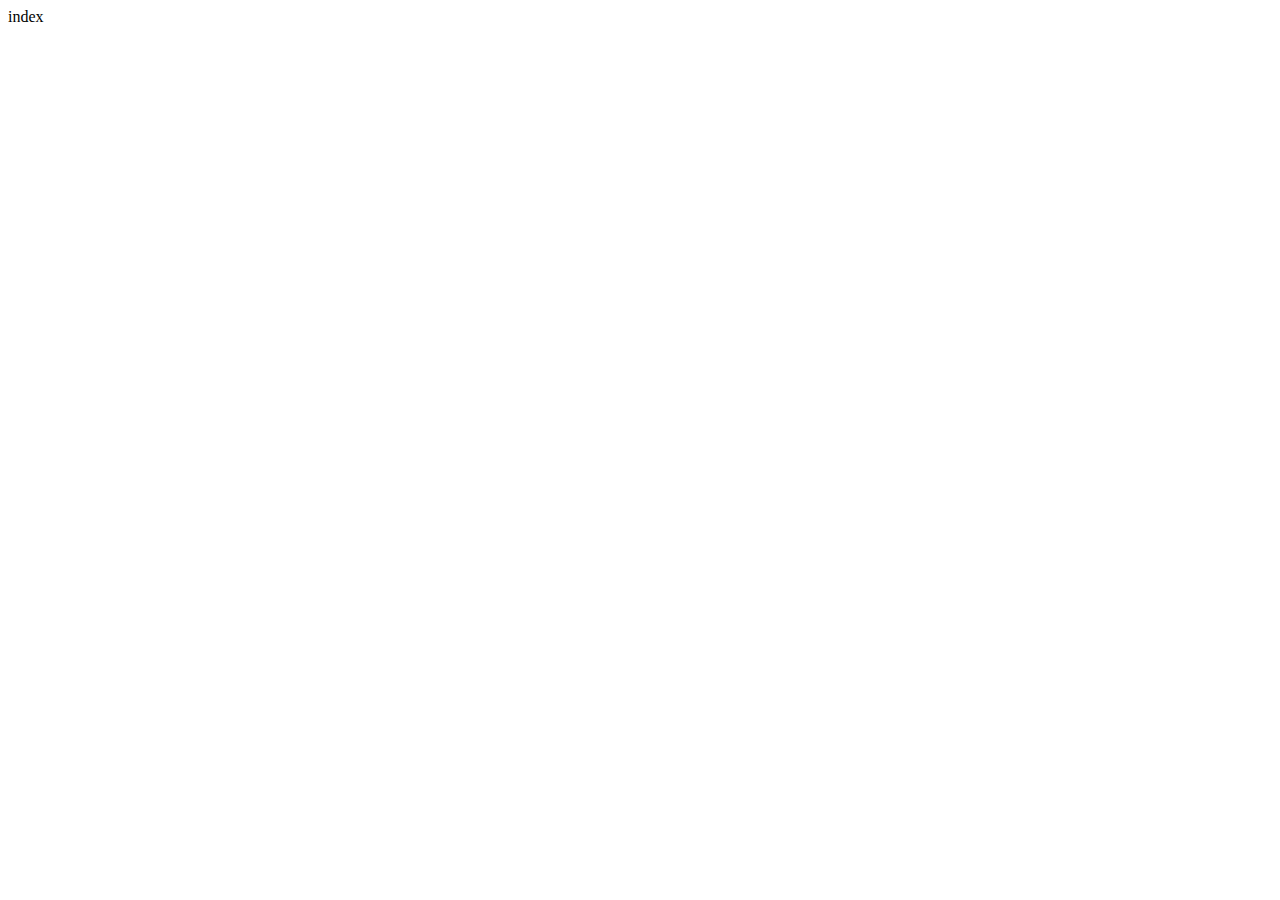
==== index.html @ 239d3746 "init config" ====
<!DOCTYPE html>
<html lang="zh-Hant-TW">
<head>
    <meta charset="UTF-8">
    <meta http-equiv="X-UA-Compatible" content="IE=edge">
    <meta name="viewport" content="width=device-width, initial-scale=1.0">
    <meta property="og:url" content="網址">
    <meta property="og:type" content="website">
    <meta property="og:title" content="We Studio">
    <meta property="og:description" content="用好的設計，為您帶來超凡行銷力。只要做一個網站，可支援多種瀏覽裝置，網頁會根據上網裝置大小不同，自動變換排版方式。">
    <meta property="og:image" content="特色圖片">
    <meta property="og:locale" content="zh_TW">
    <meta name="keywords" content="響應式網頁設計, 企業形象網站設計, 電子商務購物網站, SEO 搜尋引擎優化, 視覺與平面設計, 網路行銷服務">
    <title>We Studio</title>
</head>
<body>
    index
</body>
</html>
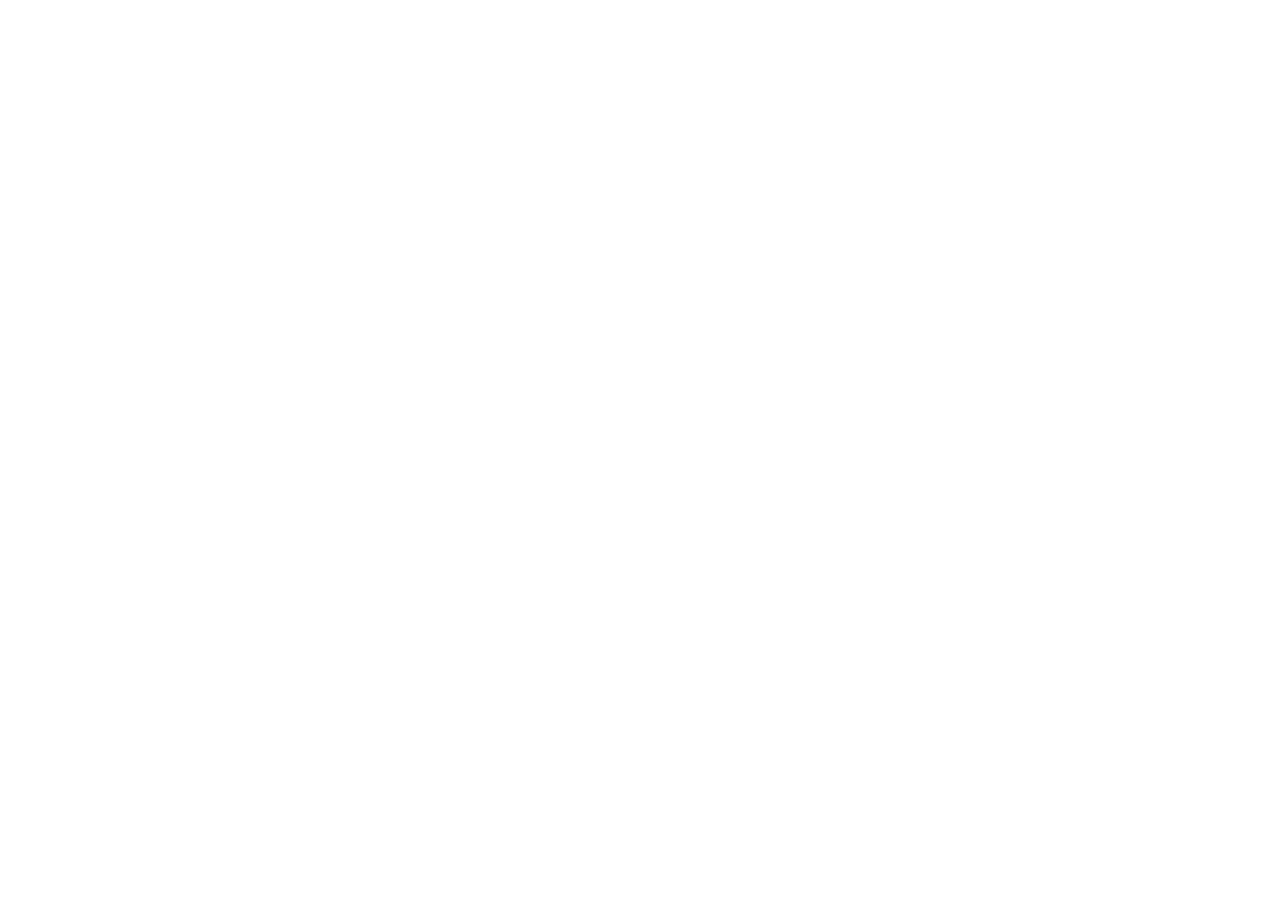
==== commit 25ff2105: "2023/04/11 - add front page config" ====
--- a/index.html
+++ b/index.html
@@ -4,16 +4,34 @@
     <meta charset="UTF-8">
     <meta http-equiv="X-UA-Compatible" content="IE=edge">
     <meta name="viewport" content="width=device-width, initial-scale=1.0">
-    <meta property="og:url" content="網址">
+    <meta name="keywords" content="響應式網頁設計, 企業形象網站設計, 電子商務購物網站, SEO 搜尋引擎優化, 視覺與平面設計, 網路行銷服務">
+    <meta name="description" content="用好的設計，為您帶來超凡行銷力。只要做一個網站，可支援多種瀏覽裝置，網頁會根據上網裝置大小不同，自動變換排版方式。">
+    <meta property="og:url" content="https://sky030b.github.io/We/">
     <meta property="og:type" content="website">
     <meta property="og:title" content="We Studio">
     <meta property="og:description" content="用好的設計，為您帶來超凡行銷力。只要做一個網站，可支援多種瀏覽裝置，網頁會根據上網裝置大小不同，自動變換排版方式。">
-    <meta property="og:image" content="特色圖片">
+    <meta property="og:image" content="https://sky030b.github.io/We/images/og-index.png">
     <meta property="og:locale" content="zh_TW">
-    <meta name="keywords" content="響應式網頁設計, 企業形象網站設計, 電子商務購物網站, SEO 搜尋引擎優化, 視覺與平面設計, 網路行銷服務">
     <title>We Studio</title>
+    <link rel="shortcut icon" href="./images/logo-header.png" type="image/x-icon">
+    <link rel="stylesheet" href="./style/reset.css">
+    <link rel="stylesheet" href="./style/all.css">
+    <link rel="stylesheet" href="./style/index.css">
+    <link rel="stylesheet" href="https://cdnjs.cloudflare.com/ajax/libs/font-awesome/6.4.0/css/all.min.css" integrity="sha512-iecdLmaskl7CVkqkXNQ/ZH/XLlvWZOJyj7Yy7tcenmpD1ypASozpmT/E0iPtmFIB46ZmdtAc9eNBvH0H/ZpiBw==" crossorigin="anonymous" referrerpolicy="no-referrer" />
 </head>
 <body>
-    index
+    <header class="header"></header>
+
+    <section class="banner"></section>
+
+    <section class="base"></section>
+    <section class="base"></section>
+    <section class="base"></section>
+    <section class="base"></section>
+
+    <footer class="footer"></footer>
+
+    <aside class="aside"></aside>
+    <!-- <i class="fa-solid fa-arrow-right"></i> -->
 </body>
 </html>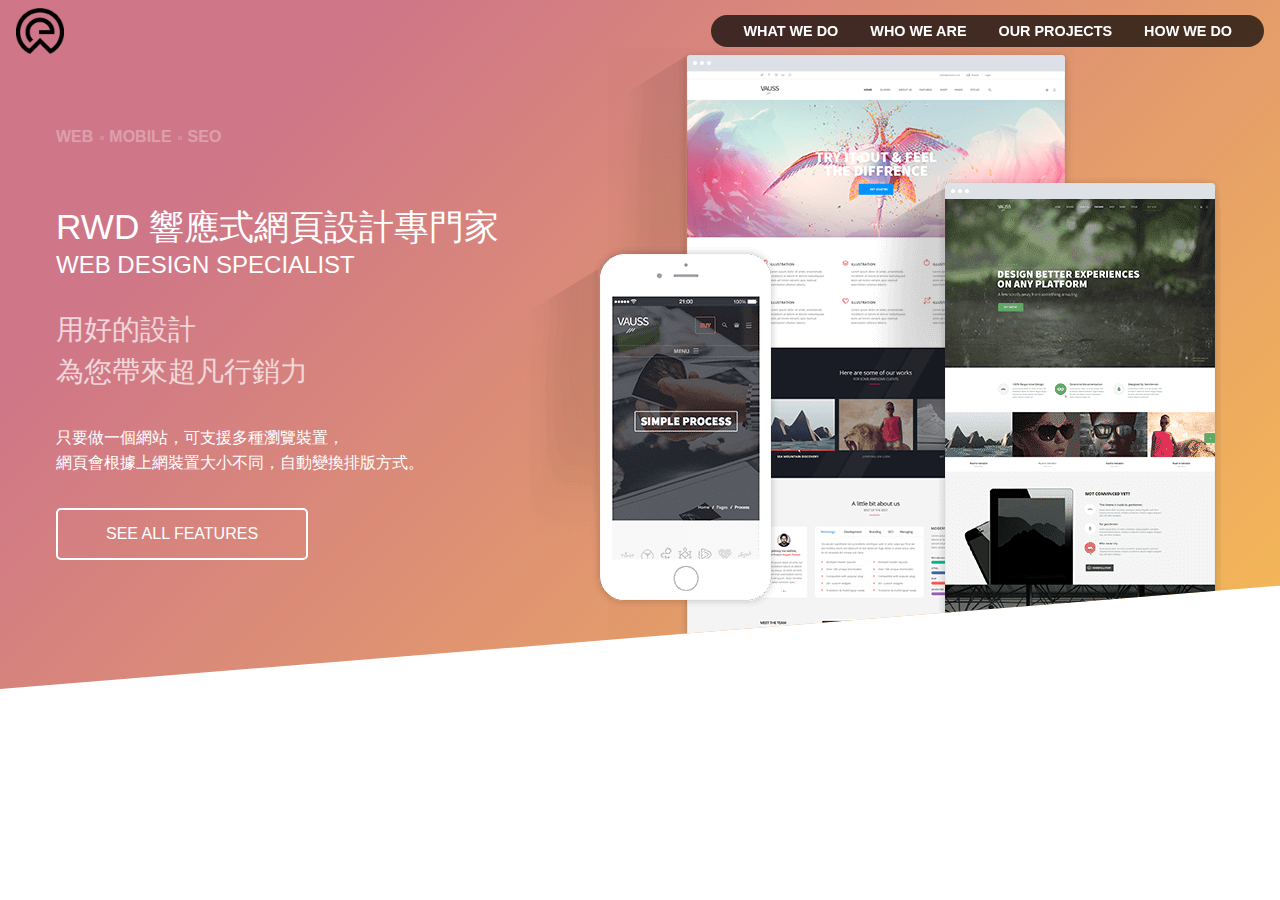
==== commit c3497da2: "2024/04/13 design index page" ====
--- a/index.html
+++ b/index.html
@@ -20,18 +20,81 @@
     <link rel="stylesheet" href="https://cdnjs.cloudflare.com/ajax/libs/font-awesome/6.4.0/css/all.min.css" integrity="sha512-iecdLmaskl7CVkqkXNQ/ZH/XLlvWZOJyj7Yy7tcenmpD1ypASozpmT/E0iPtmFIB46ZmdtAc9eNBvH0H/ZpiBw==" crossorigin="anonymous" referrerpolicy="no-referrer" />
 </head>
 <body>
-    <header class="header"></header>
+    <header class="header">
+        <div class="header-head">
+            <a href="./">
+                <img class="header-img header-img-logo" width="60" height="60" src="./images/logo-header.png" alt="logo" >
+            </a>
+        </div>
+        <div class="header-body">
+            <nav class="header-nav">
+                <ul class="header-ul">
+                    <li class="header-li">
+                        <a class="header-link" href="./service.html">what we do</a>
+                    </li>
+                    <li class="header-li">
+                        <a class="header-link" href="./about.html">who we are</a>
+                    </li>
+                    <li class="header-li">
+                        <a class="header-link" href="./works.html">our projects</a>
+                    </li>
+                    <li class="header-li">
+                        <a class="header-link" href="./process.html">how we do</a>
+                    </li>
+                </ul>
+                <button class="header-btn header-btn-xmark" type="button">
+                    <i class="fa-solid fa-xmark"></i>
+                </button>
+            </nav>
+        </div>
+        <div class="header-foot">
+            <button class="header-btn header-btn-bars" type="button">
+                <i class="fa-solid fa-bars"></i>
+            </button>
+        </div>
+    </header>
 
-    <section class="banner"></section>
+    <section class="banner banner-index">
+        <div class="banner-container container mx-auto">
+            <div class="banner-head">
+                <h1 class="banner-title">
+                    RWD 響應式網頁設計專門家
+                    <small class="banner-small">web design specialist</small>
+                </h1>
+                <h2 class="banner-subTitle">
+                    用好的設計<br>為您帶來超凡行銷力
+                </h2>
+                <ul class="banner-ul banner-ul-order1">
+                    <li class="banner-li">web</li>
+                    <li class="banner-li">mobile</li>
+                    <li class="banner-li">seo</li>
+                </ul>
+                <p class="banner-desc">
+                    只要做一個網站，可支援多種瀏覽裝置，<br>
+                    網頁會根據上網裝置大小不同，自動變換排版方式。
+                </p>
+                <div class="banner-btns">
+                    <a class="banner-btn" href="./works.html">see all features</a>
+                </div>
+            </div>
+            <div class="banner-body">
+                <img class="banner-img banner-img-mobile" src="./images/banner-mobile.png" width="260" height="364" alt="mobile">
+                <img class="banner-img banner-img-desktop" src="./images/banner-desktop.png" width="466" height="641" alt="desktop">
+                <img class="banner-img banner-img-pad" src="./images/banner-pad.png" width="357" height="545" alt="pad">
+            </div>
+        </div>
+    </section>
 
     <section class="base"></section>
+
     <section class="base"></section>
+
     <section class="base"></section>
+
     <section class="base"></section>
 
     <footer class="footer"></footer>
 
     <aside class="aside"></aside>
-    <!-- <i class="fa-solid fa-arrow-right"></i> -->
 </body>
 </html>--- a/style/all.css
+++ b/style/all.css
@@ -0,0 +1,236 @@
+@charset "utf-8";
+
+html {
+    scroll-behavior: smooth;
+}
+
+body {
+    font-family: Arial, Helvetica, "微軟正黑體", sans-serif;
+}
+
+img {
+    vertical-align: bottom;
+}
+
+/* helper ----------------------------- */
+
+.container {
+    max-width: 1200px;
+    box-sizing: border-box;
+}
+
+.container-md {
+    max-width: 800px;
+    box-sizing: border-box;
+}
+
+/* .container, .container-md {
+    box-sizing: border-box;
+} */
+
+.mx-auto {
+    margin-left: auto;
+    margin-right: auto;
+}
+
+/* header ----------------------------- */
+
+.header {
+    display: flex;
+    align-items: center;
+    justify-content: space-between;
+    position: fixed;
+    z-index: 10;
+    width: 100%;
+    top: 0;
+    left: 0;
+}
+
+.header-head, .header-body, .header-foot {
+    padding: .5rem 1rem;
+    box-sizing: border-box;
+}
+
+.header-head {
+    width: 80px;
+    /* background-color: pink; */
+}
+
+.header-img {
+    max-width: 100%;
+    height: auto;
+}
+
+.header-btn-xmark, .header-foot {
+    display: none;
+}
+
+.header-ul {
+    display: flex;
+    background-color: rgba(0, 0, 0, 0.7);
+    padding: .5rem 1rem;
+    border-radius: 30px;
+}
+
+.header-li {
+    margin-right: 1rem;
+    margin-left: 1rem;
+    /* padding-left: 1rem;
+    padding-right: 1rem; */
+}
+
+.header-link {
+    color: #fff;
+    text-decoration: none;
+    text-transform: uppercase;
+    font-weight: 600;
+    font-size: .9rem;
+    transition-duration: .3s;
+}
+
+.header-link:hover {
+    color: #cf7688;
+}
+
+/* banner ----------------------------- */
+
+.banner {
+    background-image: linear-gradient(135deg, #cf7688 20%, #f5ba54 100%);
+    color: #fff;
+    clip-path: polygon(0 0, 100% 0, 100% 85%, 0 100%);
+}
+
+.banner-container {
+    display: flex;
+    align-items: center;
+}
+
+.banner-head, .banner-body {
+    width: 50%;
+    padding-left: 1rem;
+    padding-right: 1rem;
+    box-sizing: border-box;
+}
+
+.banner-title {
+    font-size: 2.2rem;
+    margin-bottom: 2rem;
+}
+
+.banner-small {
+    display: block;
+    text-transform: uppercase;
+    font-size: 1.5rem;
+    margin-top: .5rem;
+}
+
+.banner-subTitle {
+    font-size: 1.75rem;
+    line-height: 1.5;
+    margin-bottom: 2rem;
+    opacity: 0.7;
+    /* color: rgba(255, 255, 255, 0.7); */
+}
+
+.banner-ul {
+    display: flex;
+    text-transform: uppercase;
+    font-weight: 600;
+    opacity: 0.3;
+    margin-bottom: 4rem;
+}
+
+.banner-ul-order1 {
+    order: -1;
+}
+
+.banner-li + .banner-li {
+    margin-left: 1rem;
+    position: relative;
+}
+
+.banner-li + .banner-li::before {
+    content: "";
+    /* display: inline-block; position: absolute 會自動轉成block*/
+    width: 4px;
+    height: 4px;
+    /* border-radius: 100px; */
+    background-color: rgba(255, 255, 255, 0.5);
+    position: absolute;
+    top: .4rem;
+    left: -.6rem;
+}
+
+
+.banner-desc {
+    line-height: 1.6;
+}
+
+.banner-btns {
+    margin-top: 2rem;
+}
+
+.banner-btn {
+    color: #fff;
+    text-decoration: none;
+    text-transform: uppercase;
+    border: 2px solid #fff;
+    display: inline-block;
+    text-align: center;
+    /* line-height: 4; */
+    padding: 1rem 3rem;
+    border-radius: 5px;
+    transition-duration: .3s;
+}
+
+.banner-btn:hover {
+    background-color: rgba(255, 255, 255, 0.2);
+}
+
+.banner-img {
+    max-width: 100%;
+    height: auto;
+}
+
+.banner-img-mobile, .banner-img-pad {
+    position: absolute;
+}
+
+.banner-img-desktop {
+    margin-left: 4.5rem;
+}
+
+.banner-img-mobile {
+    left: 0rem;
+    bottom: 5rem;
+}
+
+.banner-img-pad {
+    right: 1rem;
+    bottom: -2rem;
+}
+
+.banner-index .banner-head {
+    width: 40%;
+    display: flex;
+    flex-direction: column;
+    /* background-color: aqua; */
+}
+
+.banner-index .banner-body {
+    position: relative;
+    width: 60%;
+    /* background-color: crimson; */
+}
+
+.banner-index .banner-haed, .banner-index .banner-body {
+    /* padding-top: 3rem; */
+    margin-top: 3rem;
+}
+
+
+
+
+
+
+
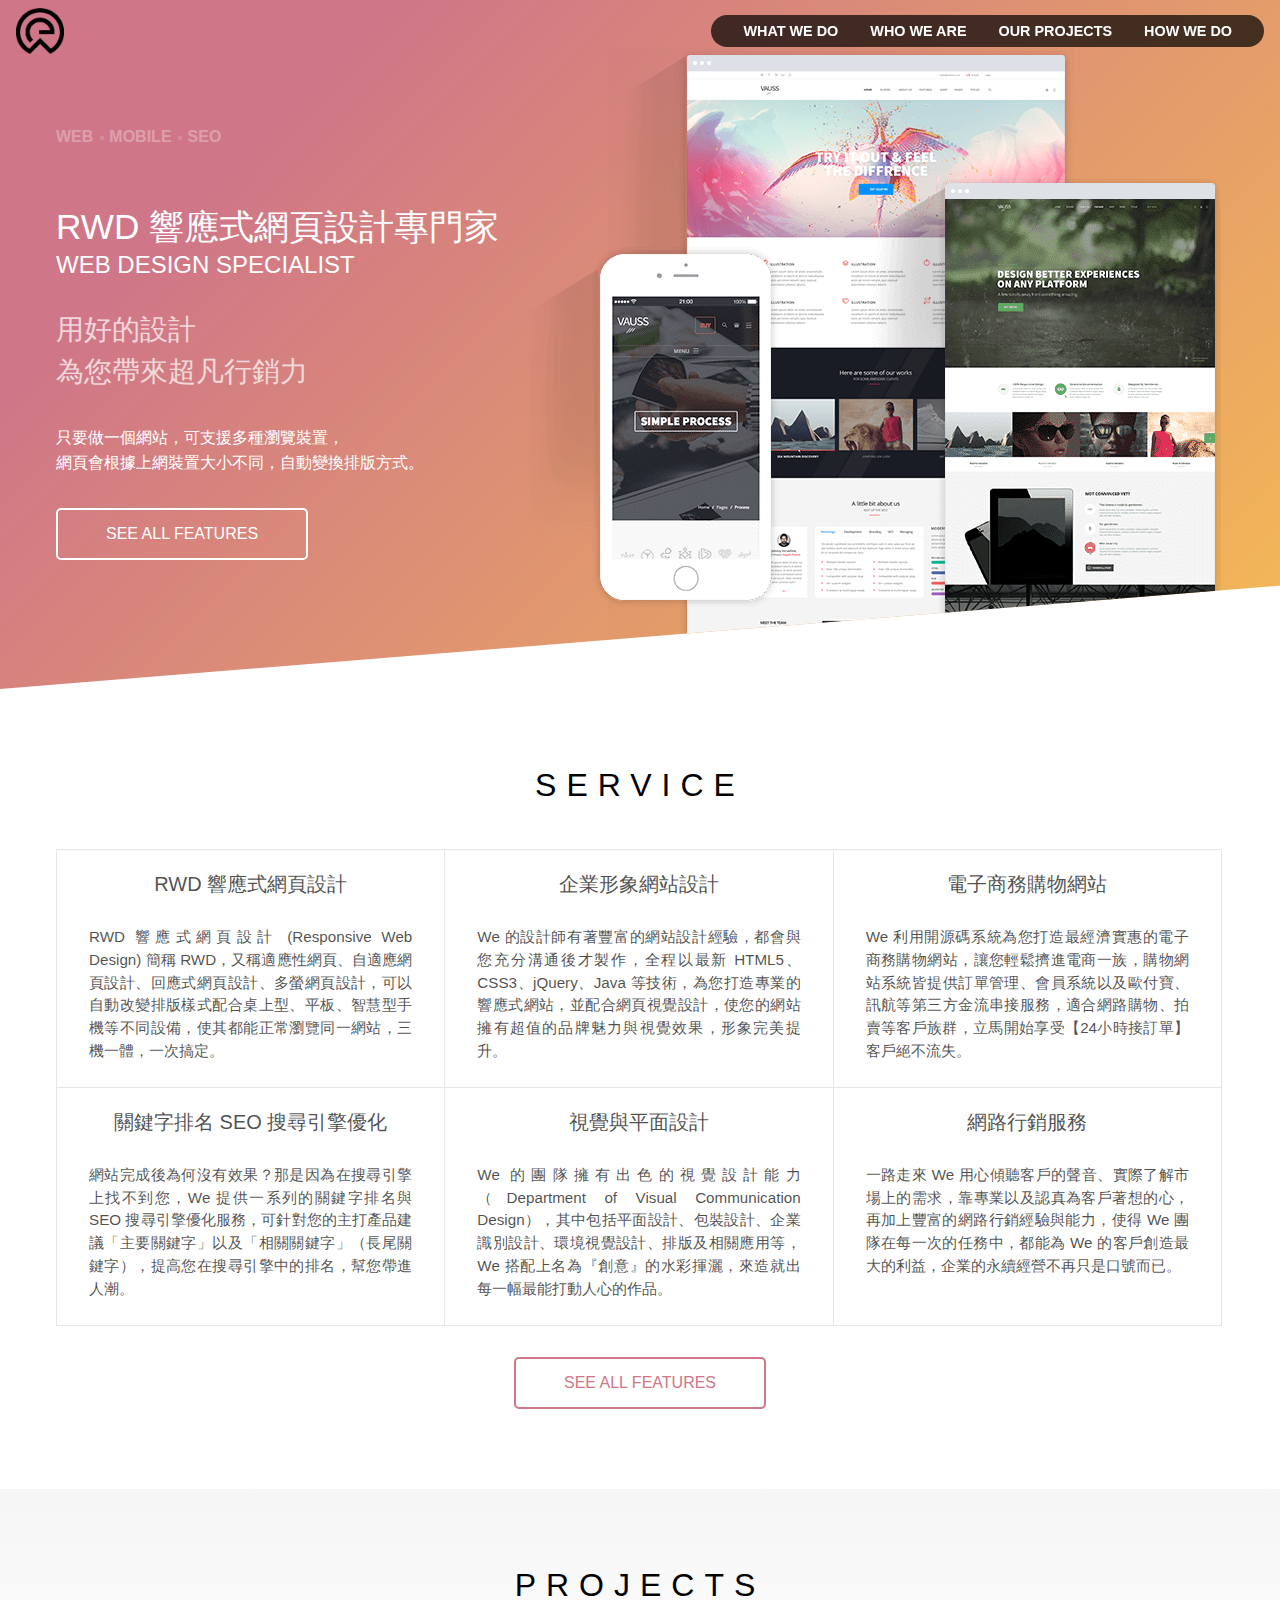
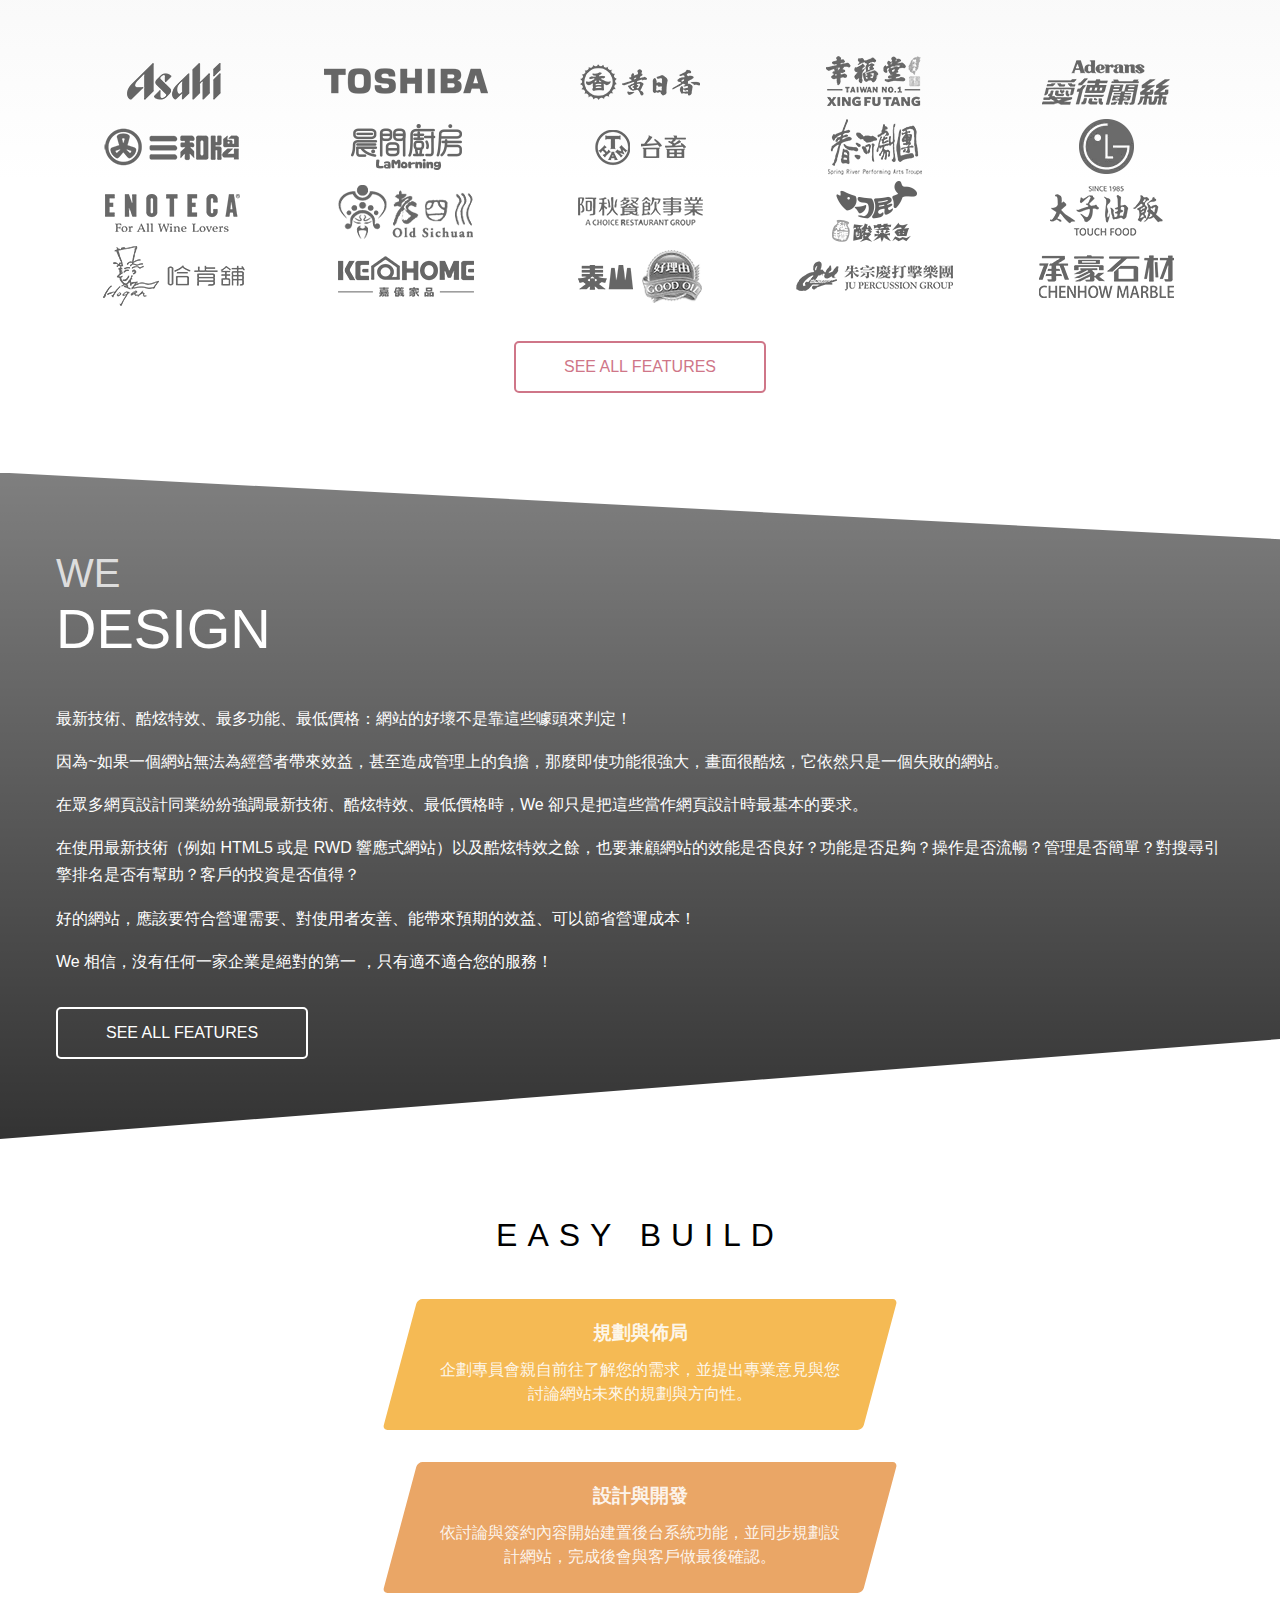
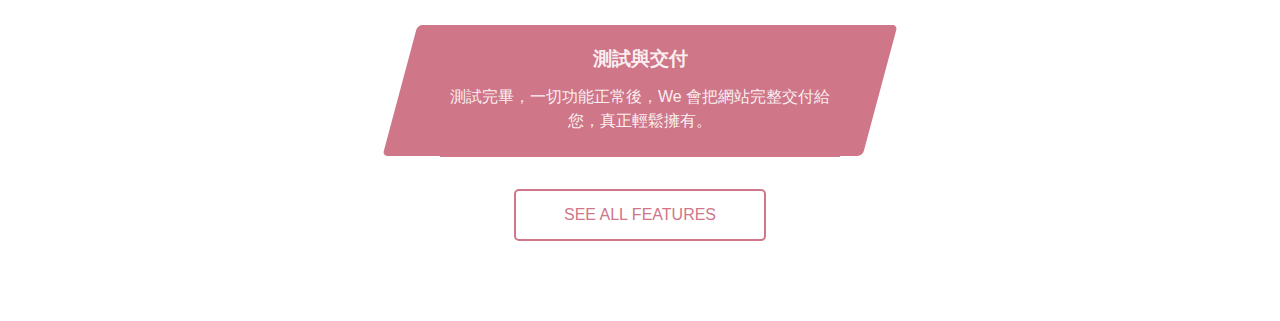
==== commit c327eaf8: "2023/04/18 add new design" ====
--- a/index.html
+++ b/index.html
@@ -85,13 +85,209 @@
         </div>
     </section>
 
-    <section class="base"></section>
-
-    <section class="base"></section>
-
-    <section class="base"></section>
-
-    <section class="base"></section>
+    <section class="base base-service">
+        <div class="base-container container mx-auto">
+            <header class="base-head">
+                <h3 class="base-title">service</h3>
+            </header>
+            <div class="base-body">
+                <div class="service">
+                    <div class="service-items">
+                        <div class="service-item">
+                            <h2 class="service-title">RWD 響應式網頁設計</h2>
+                            <div class="service-icons">
+                                <i class="fa-solid fa-mobile-screen-button"></i>
+                            </div>
+                            <p class="service-desc">RWD 響應式網頁設計 (Responsive Web Design) 簡稱 RWD，又稱適應性網頁、自適應網頁設計、回應式網頁設計、多螢網頁設計，可以自動改變排版樣式配合桌上型、平板、智慧型手機等不同設備，使其都能正常瀏覽同一網站，三機一體，一次搞定。</p>
+                        </div>
+                        <div class="service-item">
+                            <h2 class="service-title">企業形象網站設計</h2>
+                            <div class="service-icons">
+                                <i class="fa-solid fa-desktop"></i>
+                            </div>
+                            <p class="service-desc">We 的設計師有著豐富的網站設計經驗，都會與您充分溝通後才製作，全程以最新 HTML5、CSS3、jQuery、Java 等技術，為您打造專業的響應式網站，並配合網頁視覺設計，使您的網站擁有超值的品牌魅力與視覺效果，形象完美提升。</p>
+                        </div>
+                        <div class="service-item">
+                            <h2 class="service-title">電子商務購物網站</h2>
+                            <div class="service-icons">
+                                <i class="fa-solid fa-cart-shopping"></i>
+                            </div>
+                            <p class="service-desc">We 利用開源碼系統為您打造最經濟實惠的電子商務購物網站，讓您輕鬆擠進電商一族，購物網站系統皆提供訂單管理、會員系統以及歐付寶、訊航等第三方金流串接服務，適合網路購物、拍賣等客戶族群，立馬開始享受【24小時接訂單】客戶絕不流失。</p>
+                        </div>
+                        <div class="service-item">
+                            <h2 class="service-title">關鍵字排名 SEO 搜尋引擎優化</h2>
+                            <div class="service-icons">
+                                <i class="fa-solid fa-magnifying-glass"></i>
+                            </div>
+                            <p class="service-desc">網站完成後為何沒有效果？那是因為在搜尋引擎上找不到您，We 提供一系列的關鍵字排名與 SEO 搜尋引擎優化服務，可針對您的主打產品建議「主要關鍵字」以及「相關關鍵字」（長尾關鍵字），提高您在搜尋引擎中的排名，幫您帶進人潮。</p>
+                        </div>
+                        <div class="service-item">
+                            <h2 class="service-title">視覺與平面設計</h2>
+                            <div class="service-icons">
+                                <i class="fa-solid fa-image"></i>
+                            </div>
+                            <p class="service-desc">We 的團隊擁有出色的視覺設計能力（Department of Visual Communication Design），其中包括平面設計、包裝設計、企業識別設計、環境視覺設計、排版及相關應用等，We 搭配上名為『創意』的水彩揮灑，來造就出每一幅最能打動人心的作品。</p>
+                        </div>
+                        <div class="service-item">
+                            <h2 class="service-title">網路行銷服務</h2>
+                            <div class="service-icons">
+                                <i class="fa-solid fa-cloud"></i>
+                            </div>
+                            <p class="service-desc">一路走來 We 用心傾聽客戶的聲音、實際了解市場上的需求，靠專業以及認真為客戶著想的心，再加上豐富的網路行銷經驗與能力，使得 We 團隊在每一次的任務中，都能為 We 的客戶創造最大的利益，企業的永續經營不再只是口號而已。</p>
+                        </div>
+                    </div>
+                </div>
+            </div>
+            <footer class="base-foot">
+                <div class="base-btns">
+                    <a class="base-btn" href="./service.html">see all features</a>
+                </div>
+            </footer>
+        </div>
+    </section>
+
+    <section class="base base-project">
+        <div class="base-container container mx-auto">
+            <header class="base-head">
+                <h3 class="base-title">projects</h3>
+            </header>
+            <div class="base-body">
+                <div class="project">
+                    <div class="project-items">
+                        <div class="project-item">
+                            <img class="project-img" src="./images/project1.webp" width="180" height="60" alt="(廠商名稱)">
+                        </div>
+                        <div class="project-item">
+                            <img class="project-img" src="./images/project2.webp" width="180" height="60" alt="(廠商名稱)">
+                        </div>
+                        <div class="project-item">
+                            <img class="project-img" src="./images/project3.webp" width="180" height="60" alt="(廠商名稱)">
+                        </div>
+                        <div class="project-item">
+                            <img class="project-img" src="./images/project4.webp" width="180" height="60" alt="(廠商名稱)">
+                        </div>
+                        <div class="project-item">
+                            <img class="project-img" src="./images/project5.webp" width="180" height="60" alt="(廠商名稱)">
+                        </div>
+                        <div class="project-item">
+                            <img class="project-img" src="./images/project6.webp" width="180" height="60" alt="(廠商名稱)">
+                        </div>
+                        <div class="project-item">
+                            <img class="project-img" src="./images/project7.webp" width="180" height="60" alt="(廠商名稱)">
+                        </div>
+                        <div class="project-item">
+                            <img class="project-img" src="./images/project8.webp" width="180" height="60" alt="(廠商名稱)">
+                        </div>
+                        <div class="project-item">
+                            <img class="project-img" src="./images/project9.webp" width="180" height="60" alt="(廠商名稱)">
+                        </div>
+                        <div class="project-item">
+                            <img class="project-img" src="./images/project10.webp" width="180" height="60" alt="(廠商名稱)">
+                        </div>
+                        <div class="project-item">
+                            <img class="project-img" src="./images/project11.webp" width="180" height="60" alt="(廠商名稱)">
+                        </div>
+                        <div class="project-item">
+                            <img class="project-img" src="./images/project12.webp" width="180" height="60" alt="(廠商名稱)">
+                        </div>
+                        <div class="project-item">
+                            <img class="project-img" src="./images/project13.webp" width="180" height="60" alt="(廠商名稱)">
+                        </div>
+                        <div class="project-item">
+                            <img class="project-img" src="./images/project14.webp" width="180" height="60" alt="(廠商名稱)">
+                        </div>
+                        <div class="project-item">
+                            <img class="project-img" src="./images/project15.webp" width="180" height="60" alt="(廠商名稱)">
+                        </div>
+                        <div class="project-item">
+                            <img class="project-img" src="./images/project16.webp" width="180" height="60" alt="(廠商名稱)">
+                        </div>
+                        <div class="project-item">
+                            <img class="project-img" src="./images/project17.webp" width="180" height="60" alt="(廠商名稱)">
+                        </div>
+                        <div class="project-item">
+                            <img class="project-img" src="./images/project18.webp" width="180" height="60" alt="(廠商名稱)">
+                        </div>
+                        <div class="project-item">
+                            <img class="project-img" src="./images/project19.webp" width="180" height="60" alt="(廠商名稱)">
+                        </div>
+                        <div class="project-item">
+                            <img class="project-img" src="./images/project20.webp" width="180" height="60" alt="(廠商名稱)">
+                        </div>
+    
+                    </div>
+                </div>
+            </div>
+            <footer class="base-foot">
+                <div class="base-btns">
+                    <a class="base-btn" href="./works.html">see all features</a>
+                </div>
+            </footer>
+        </div>
+    </section>
+
+    <section class="base base-intro">
+        <div class="base-container container mx-auto">
+            <header class="base-head">
+                <h3 class="base-title">
+                    <small class="base-title-small">we</small>
+                    <span class="base-title-primary">design</span>
+                </h3>
+            </header>
+            <div class="base-body">
+                <div class="intro">
+                    <p class="intro-desc">最新技術、酷炫特效、最多功能、最低價格：網站的好壞不是靠這些噱頭來判定！</p>
+                    <p class="intro-desc">因為~如果一個網站無法為經營者帶來效益，甚至造成管理上的負擔，那麼即使功能很強大，畫面很酷炫，它依然只是一個失敗的網站。</p>
+                    <p class="intro-desc">在眾多網頁設計同業紛紛強調最新技術、酷炫特效、最低價格時，We 卻只是把這些當作網頁設計時最基本的要求。</p>
+                    <p class="intro-desc">在使用最新技術（例如 HTML5 或是 RWD 響應式網站）以及酷炫特效之餘，也要兼顧網站的效能是否良好？功能是否足夠？操作是否流暢？管理是否簡單？對搜尋引擎排名是否有幫助？客戶的投資是否值得？</p>
+                    <p class="intro-desc">好的網站，應該要符合營運需要、對使用者友善、能帶來預期的效益、可以節省營運成本！</p>
+                    <p class="intro-desc">We 相信，沒有任何一家企業是絕對的第一 ，只有適不適合您的服務！</p>
+                </div>
+            </div>
+            <footer class="base-foot">
+                <div class="base-btns">
+                    <a class="base-btn" href="./about.html">see all features</a>
+                </div>
+            </footer>
+        </div>
+    </section>
+
+    <section class="base base-build">
+        <div class="base-container container mx-auto">
+            <header class="base-head">
+                <h3 class="base-title">easy build</h3>
+            </header>
+            <div class="base-body mx-auto">
+                <div class="build">
+                    <ol class="build-ol">
+                        <li class="build-li build-li-1">
+                            <div class="build-content">
+                                <h4 class="build-title">規劃與佈局</h4>
+                                <p class="build-desc">企劃專員會親自前往了解您的需求，並提出專業意見與您討論網站未來的規劃與方向性。</p>
+                            </div>
+                        </li>
+                        <li class="build-li build-li-2">
+                            <div class="build-content">
+                                <h4 class="build-title">設計與開發</h4>
+                                <p class="build-desc">依討論與簽約內容開始建置後台系統功能，並同步規劃設計網站，完成後會與客戶做最後確認。</p>
+                            </div>
+                        </li>
+                        <li class="build-li build-li-3">
+                            <div class="build-content">
+                                <h4 class="build-title">測試與交付</h4>
+                                <p class="build-desc">測試完畢，一切功能正常後，We 會把網站完整交付給您，真正輕鬆擁有。</p>
+                            </div>
+                        </li>
+                    </ol>
+                </div>
+            </div>
+            <footer class="base-foot">
+                <div class="base-btns">
+                    <a class="base-btn" href="./process.html">see all features</a>
+                </div>
+            </footer>
+        </div>
+    </section>
 
     <footer class="footer"></footer>
 
--- a/style/index.css
+++ b/style/index.css
@@ -0,0 +1,240 @@
+@charset "utf-8";
+
+/* base -------------------------------------------- */
+
+.base {
+    padding-top: 5rem;
+    padding-bottom: 5rem;
+}
+
+.base-project {
+    /* background-color: #f6f6f6; */
+    background-image: linear-gradient(#f6f6f6 0, #fff 50%);
+}
+
+.base-intro {
+    background-image: url(../images/intro-bg.jpg);
+    position: relative;
+    background-attachment: fixed;
+    background-size: cover;
+    clip-path: polygon(0 0, 100% 10%, 100% 85%, 0 100%) 
+}
+
+.base-intro::before {
+    content: "";
+    /* display: block; */
+    background-image: linear-gradient(rgba(0, 0, 0, 0.5), rgba(0, 0, 0, 0.8));
+    position: absolute;
+    top: 0;
+    left: 0;
+    width: 100%;
+    height: 100%;
+    z-index: -1;
+}
+
+.base-intro .base-head,
+.base-intro .base-btns {
+    text-align: left;
+    /* letter-spacing: 0; 因為當時寫字距是寫在base-title裡面，所以不能寫在這*/
+}
+
+.base-intro .base-title {
+    letter-spacing: 0;
+}
+
+.base-intro .base-title-small,
+.base-intro .base-title-primary {
+    display: block;
+}
+
+.base-intro .base-title-small {
+    color: #ddd;
+    font-size: 2.5rem;
+}
+
+.base-intro .base-title-primary {
+    color: #fff;
+    font-size: 3.5rem;
+    margin-top: .5rem;
+}
+
+.base-intro .base-btn {
+    border-color: #fff;
+    color: #fff;
+}
+
+.base-intro .base-btn:hover {
+    background-color: rgba(255, 255, 255, 0.2);
+}
+
+.base-build .base-body {
+    max-width: 400px;
+    margin-right: auto;
+}
+
+.base-container {
+    padding-left: 1rem;
+    padding-right: 1rem;
+}
+
+.base-body {
+    margin-top: 3rem;
+    margin-bottom: 2rem;
+}
+
+.base-head, .base-foot {
+    text-align: center;
+}
+
+.base-title {
+    text-transform: uppercase;
+    font-size: 2rem;
+    letter-spacing: 10px;
+}
+
+.base-btn {
+    display: inline-block;
+    border: 2px solid #cf7688;
+    padding: 1rem 3rem;
+    border-radius: 5px;
+    text-transform: uppercase;
+    text-decoration: none;
+    color: #cf7688;
+    transition-duration: .3s;
+}
+
+.base-btn:hover {
+    background-color: #f6cdd5;
+}
+
+/* service -------------------------------------------- */
+
+.service-items {
+    display: flex;
+    flex-wrap: wrap;
+}
+
+.service-item {
+    width: 33.33333%;
+    border: solid 1px #e6e6e6;
+    box-sizing: border-box;
+    padding: 1.5rem 2rem;
+    margin-right: -1px;
+    margin-bottom: -1px;
+    color: rgba(0, 0, 0, 0.7);
+    /* text-align: center; */
+}
+
+.service-title {
+    text-align: center;
+    font-size: 1.25rem;
+}
+
+.service-desc {
+    line-height: 1.5;
+    font-size: .95rem;
+    text-align: justify;
+}
+
+.service-icons {
+    text-align: center;
+    margin-top: 2rem;
+    margin-bottom: 2rem;
+    font-size: 3rem;
+}
+
+.service-icons .fa-solid {
+    color: #cf7688;
+}
+
+/* project -------------------------------------------- */
+
+.project-items {
+    display: flex;
+    flex-wrap: wrap;
+}
+
+.project-item {
+    width: 20%;
+    /* border: #cf7688 solid 1px; */
+    text-align: center;
+}
+
+.project-img {
+    max-width: 100%;
+    height: auto;
+}
+
+/* intro -------------------------------------------- */
+
+.intro-desc {
+    color: #fff;
+    line-height: 1.7rem;
+    margin-top: 1rem;
+    margin-bottom: 1rem;
+    /* background-color: orange; */
+}
+
+/* build -------------------------------------------- */
+
+.build-li {
+    /* background-color: pink; */
+    padding-top: 1.5rem;
+    padding-bottom: 1.5rem;
+    color: rgba(255, 255, 255, 0.9);
+    text-align: center;
+    position: relative;
+}
+
+.build-li + .build-li {
+    margin-top: 2rem;
+}
+
+.build-title {
+    font-size: 1.2rem;
+    font-weight: 600;
+}
+
+.build-desc {
+    line-height: 1.5;
+    margin-top: 1rem;
+}
+
+.build-li::before, .build-li::after {
+    content: "";
+    /* color: aqua; */
+    position: absolute;
+    top: 0;
+    /* left: 0; */
+    /* background-color: chartreuse; */
+    width: 50%;
+    height: 100%;
+    transform: skew(-15deg);
+    border-radius: 5px;
+    z-index: -1;
+}
+
+/* .build-content {
+    position: relative;
+    z-index: 1;
+} */
+
+.build-li::before {
+    left: -40px;
+}
+
+.build-li::after {
+    right: -40px;
+}
+
+.build-li-1, .build-li-1::before, .build-li-1::after {
+    background-color: #f5ba54;
+}
+
+.build-li-2, .build-li-2::before, .build-li-2::after {
+    background-color: #eaa666;
+}
+
+.build-li-3, .build-li-3::before, .build-li-3::after {
+    background-color: #cf7688;
+}
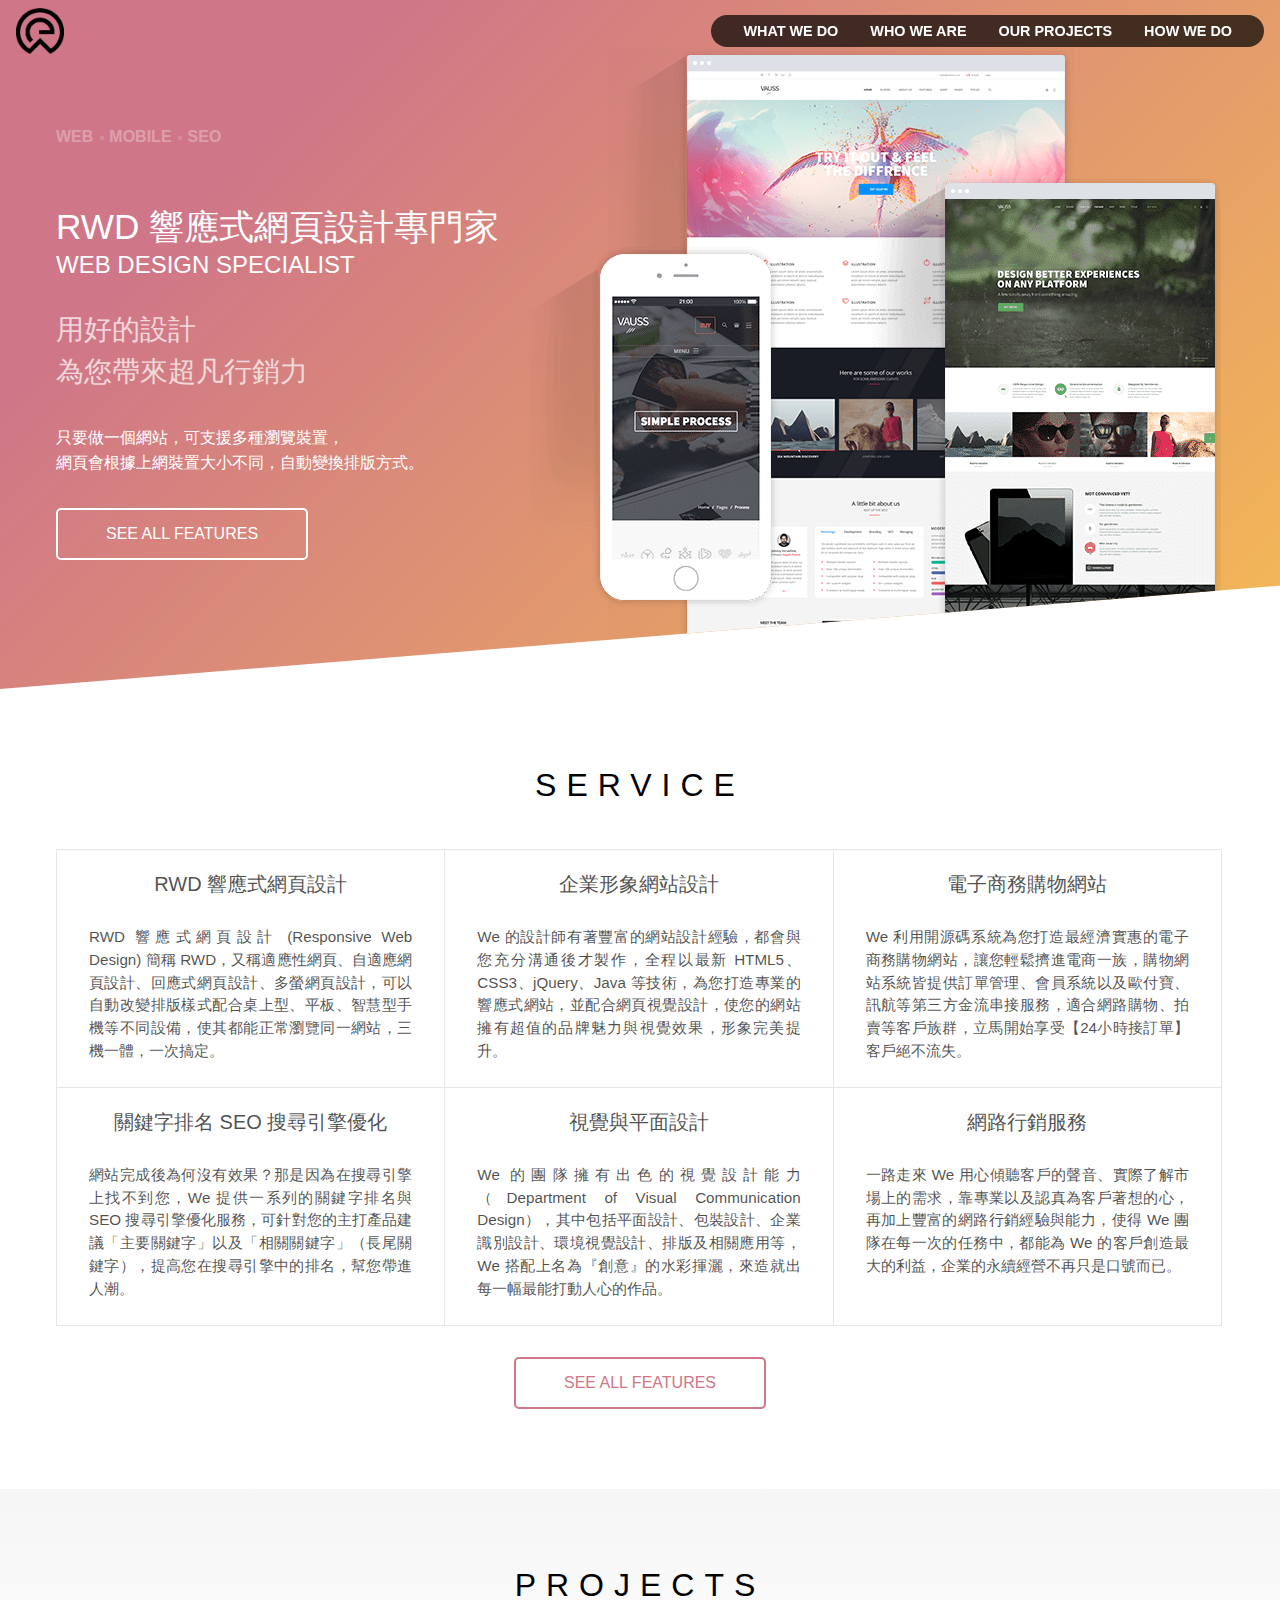
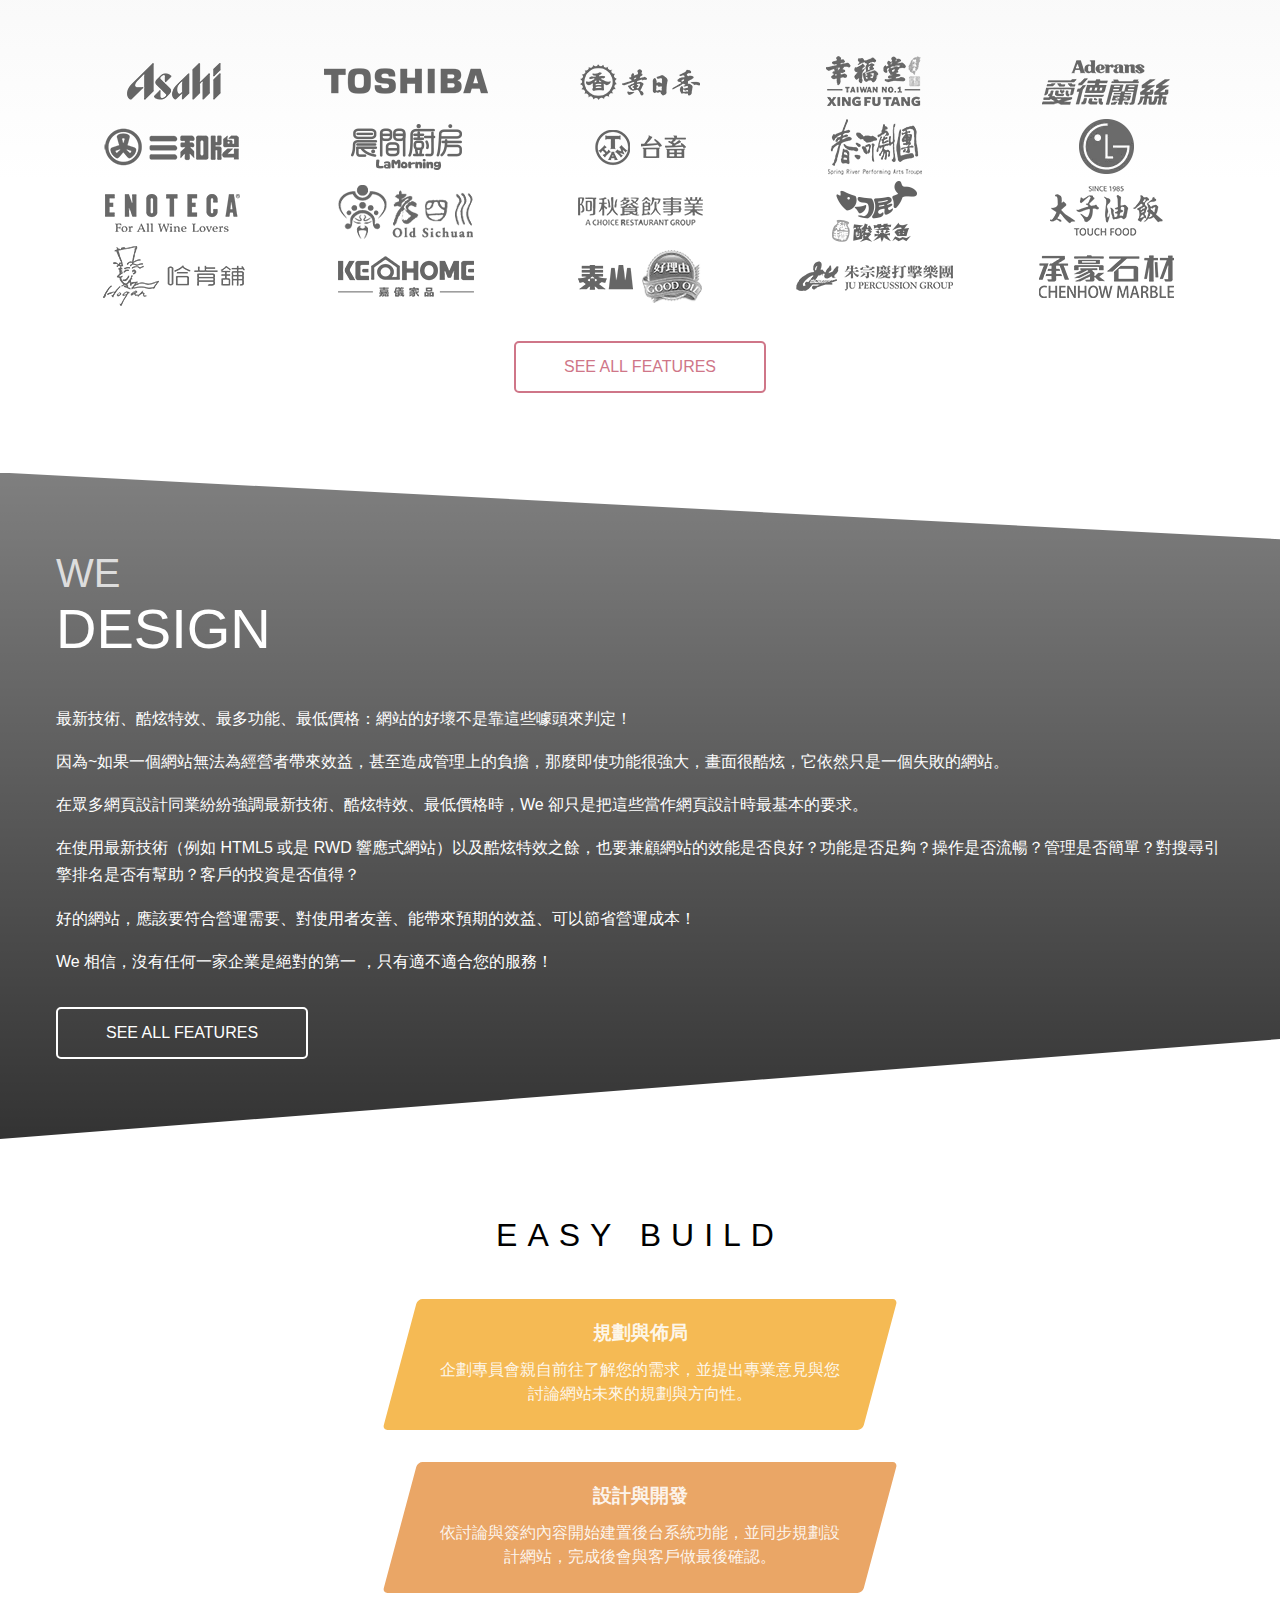
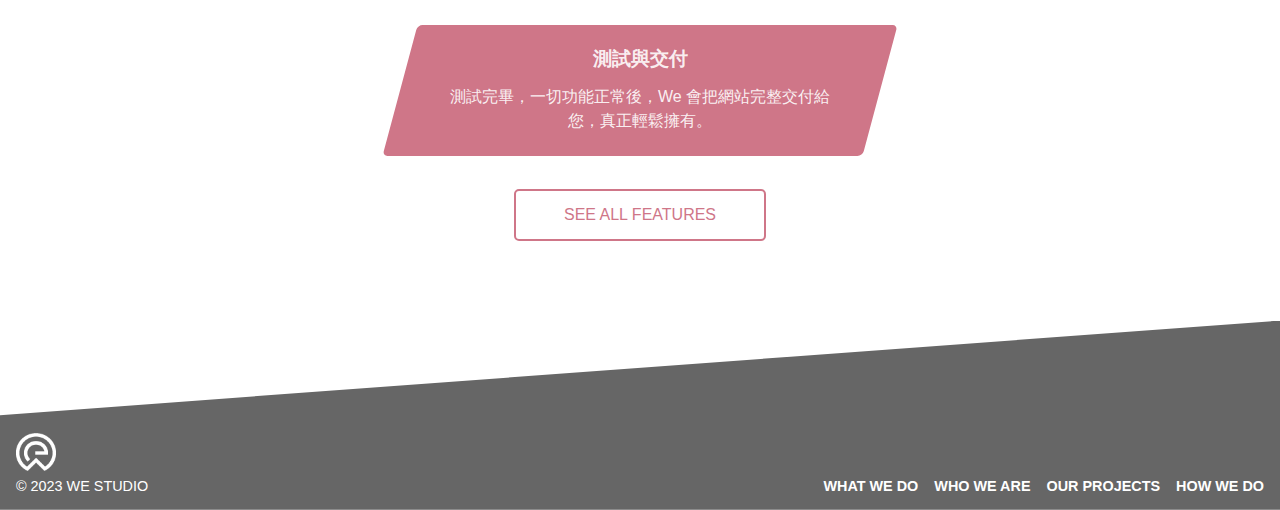
==== commit b60dc925: "2023/04/20 - Subpage design" ====
--- a/index.html
+++ b/index.html
@@ -289,8 +289,35 @@
         </div>
     </section>
 
-    <footer class="footer"></footer>
-
-    <aside class="aside"></aside>
+    <footer class="footer">
+        <div class="footer-head">
+            <img src="./images/logo-footer.png" alt="footer-logo" class="footer-img footer-logo">
+            <p class="footer-desc">&copy; 2023 we studio</p>
+        </div>
+        <div class="footer-body">
+            <ul class="footer-ul">
+                <li class="footer-li">
+                    <a class="footer-link" href="./service.html">what we do</a>
+                </li>
+                <li class="footer-li">
+                    <a class="footer-link" href="./about.html">who we are</a>
+                </li>
+                <li class="footer-li">
+                    <a class="footer-link" href="./works.html">our projects</a>
+                </li>
+                <li class="footer-li">
+                    <a class="footer-link" href="./process.html">how we do</a>
+                </li>
+            </ul>
+    </div>
+    </footer>
+
+    <aside class="aside">
+        <div class="aside-head">
+            <a href="#" class="aside-link aside-link-top">
+                <i class="fa-regular fa-circle-up"></i>
+            </a>
+        </div>
+    </aside>
 </body>
 </html>--- a/style/all.css
+++ b/style/all.css
@@ -115,6 +115,20 @@
 .banner-title {
     font-size: 2.2rem;
     margin-bottom: 2rem;
+}
+
+.banner-title-line {
+    position: relative;
+}
+
+.banner-title-line::after {
+    content: "";
+    position: absolute;
+    border-top: solid 4px rgba(255, 255, 255, 0.493);
+    width: 1.5em;
+    bottom: -1rem;
+    left: 0;
+
 }
 
 .banner-small {
@@ -161,9 +175,17 @@
     left: -.6rem;
 }
 
-
 .banner-desc {
     line-height: 1.6;
+}
+
+.banner-desc + .banner-desc {
+    margin-top: 1rem;
+}
+
+.banner-desc-lg {
+    font-size: 1.5rem;
+    line-height: 1.3;
 }
 
 .banner-btns {
@@ -192,6 +214,11 @@
     height: auto;
 }
 
+.banner-img-fit {
+    height: 400px;
+    object-fit: cover;
+}
+
 .banner-img-mobile, .banner-img-pad {
     position: absolute;
 }
@@ -228,9 +255,78 @@
     margin-top: 3rem;
 }
 
-
-
-
-
-
-
+.banner-service .banner-img-fit {
+    object-position: 0 -244px;
+}
+
+.banner-about .banner-img-fit {
+    object-position: 0 -194px;
+}
+
+
+/* footer ----------------------------- */
+
+.footer {
+    background-color: #666;
+    display: flex;
+    justify-content: space-between;
+    align-items: flex-end;
+    padding: 7rem 1rem 1rem;
+    clip-path: polygon(0 50%, 100% 0, 100% 100%, 0 100%);
+}
+
+.footer-logo {
+    max-width: 40px;
+    height: auto;
+    margin-bottom: .5rem;
+}
+
+.footer-desc {
+    font-size: .9rem;
+    color: #fff;
+    text-transform: uppercase;
+}
+
+.footer-ul {
+    display: flex;
+}
+
+.footer-link {
+    color: #fff;
+    text-decoration: none;
+    font-weight: 600;
+    font-size: .9rem;
+    text-transform: uppercase;
+    transition-duration: .3s;
+}
+
+.footer-li {
+    margin-left: 1rem;
+}
+
+
+.footer-link:hover {
+    color: #cf7688;
+}
+
+/* aside ----------------------------- */
+
+.aside {
+    position: fixed;
+    right: 1rem;
+    bottom: 15rem;
+    z-index: 10;
+}
+
+.aside-link {
+    color: rgba(0, 0, 0, 0.2);
+    transition-duration: .3s;
+}
+
+.aside-link:hover {
+    color: rgba(0, 0, 0, 0.5);
+}
+
+.aside-link-top {
+    font-size: 3rem;
+}--- a/style/index.css
+++ b/style/index.css
@@ -200,14 +200,15 @@
     margin-top: 1rem;
 }
 
-.build-li::before, .build-li::after {
+/* .build-li::before, .build-li::after { */
+.build-li::before {
     content: "";
     /* color: aqua; */
     position: absolute;
     top: 0;
     /* left: 0; */
     /* background-color: chartreuse; */
-    width: 50%;
+    width: 120%;
     height: 100%;
     transform: skew(-15deg);
     border-radius: 5px;
@@ -220,21 +221,26 @@
 } */
 
 .build-li::before {
-    left: -40px;
-}
-
-.build-li::after {
+    /* left: -40px; */
+    left: -10%;
+}
+
+/* .build-li::after {
     right: -40px;
-}
-
-.build-li-1, .build-li-1::before, .build-li-1::after {
+} */
+
+/* .build-li-1, .build-li-1::before, .build-li-1::after { */
+.build-li-1::before {
     background-color: #f5ba54;
 }
 
-.build-li-2, .build-li-2::before, .build-li-2::after {
+/* .build-li-2, .build-li-2::before, .build-li-2::after { */
+.build-li-2::before {
     background-color: #eaa666;
 }
 
-.build-li-3, .build-li-3::before, .build-li-3::after {
+/* .build-li-3, .build-li-3::before, .build-li-3::after { */
+.build-li-3::before {
     background-color: #cf7688;
 }
+
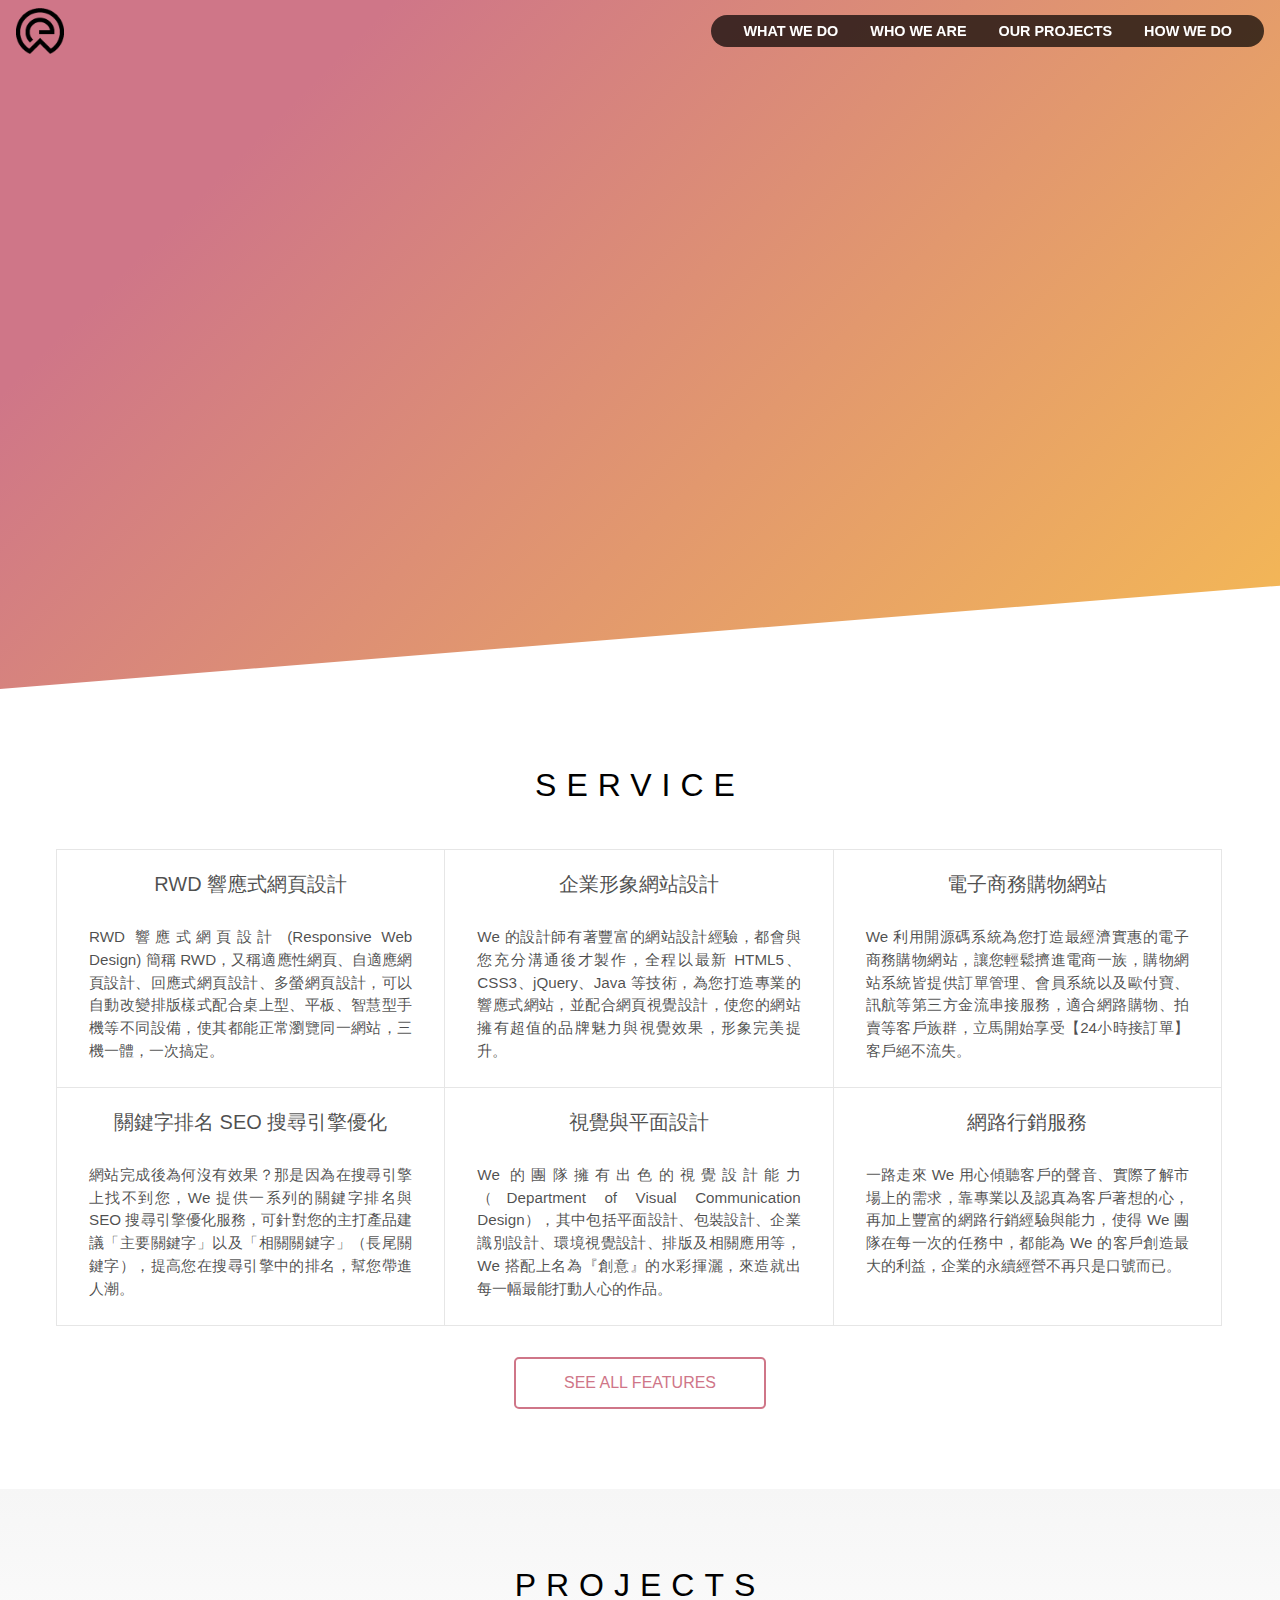
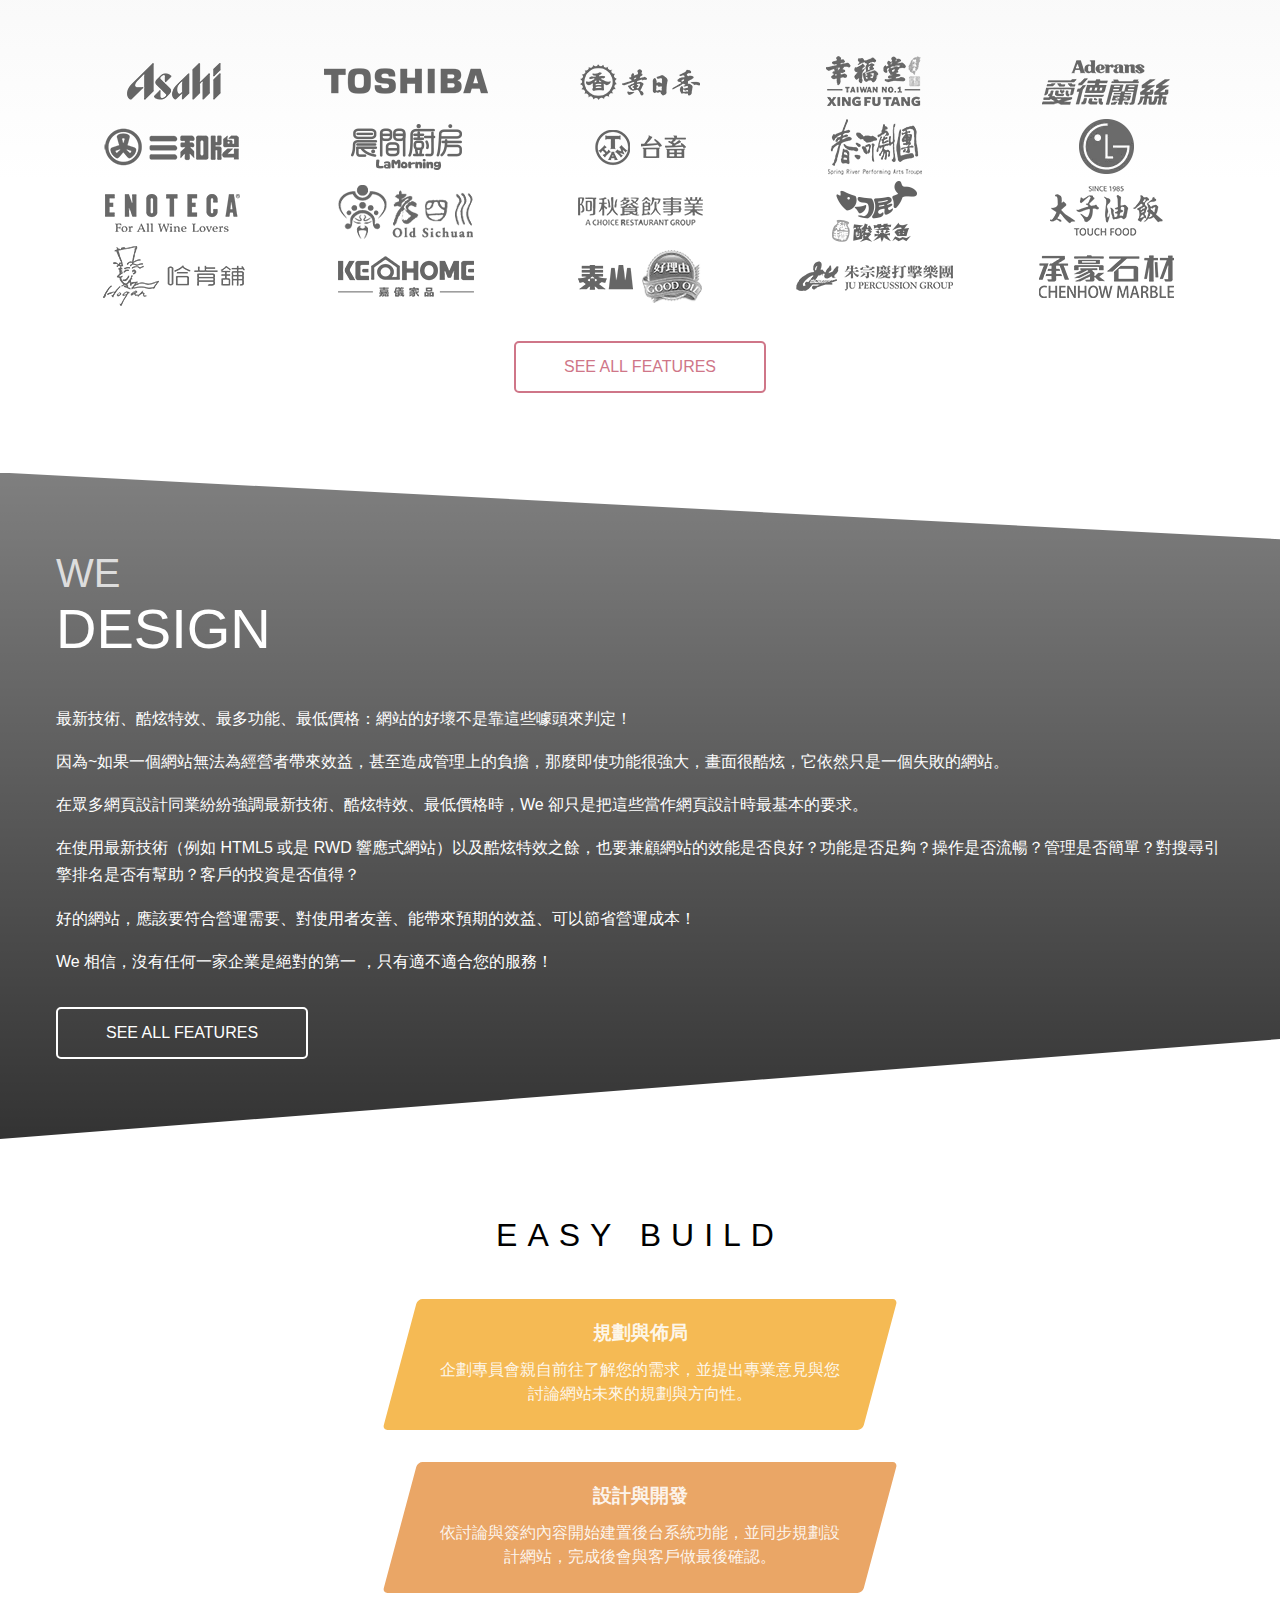
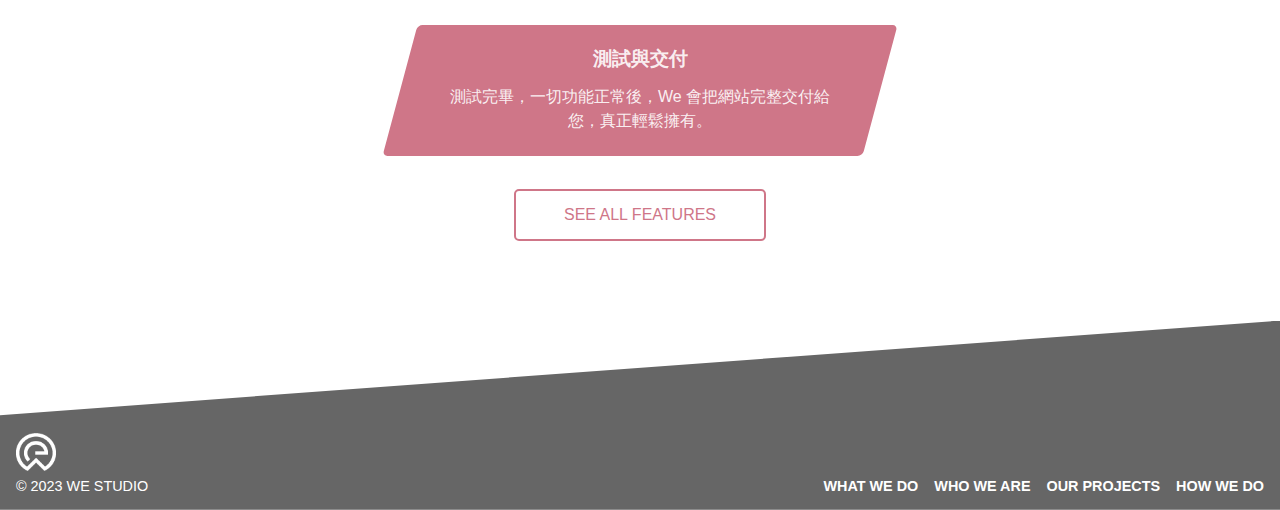
==== commit 7b01dff6: "2023/04/27 - Complement the desktop version design and animation display" ====
--- a/index.html
+++ b/index.html
@@ -57,30 +57,30 @@
     <section class="banner banner-index">
         <div class="banner-container container mx-auto">
             <div class="banner-head">
-                <h1 class="banner-title">
+                <h1 class="banner-title ani-move-fadeIn-leftToRight ani-delay-4">
                     RWD 響應式網頁設計專門家
                     <small class="banner-small">web design specialist</small>
                 </h1>
-                <h2 class="banner-subTitle">
+                <h2 class="banner-subTitle ani-move-fadeIn-leftToRight ani-delay-5">
                     用好的設計<br>為您帶來超凡行銷力
                 </h2>
-                <ul class="banner-ul banner-ul-order1">
+                <ul class="banner-ul banner-ul-order1 ani-move-fadeIn-leftToRight ani-delay-3">
                     <li class="banner-li">web</li>
                     <li class="banner-li">mobile</li>
                     <li class="banner-li">seo</li>
                 </ul>
-                <p class="banner-desc">
+                <p class="banner-desc ani-move-fadeIn-leftToRight ani-delay-6">
                     只要做一個網站，可支援多種瀏覽裝置，<br>
                     網頁會根據上網裝置大小不同，自動變換排版方式。
                 </p>
-                <div class="banner-btns">
+                <div class="banner-btns ani-move-fadeIn-leftToRight ani-delay-7">
                     <a class="banner-btn" href="./works.html">see all features</a>
                 </div>
             </div>
             <div class="banner-body">
-                <img class="banner-img banner-img-mobile" src="./images/banner-mobile.png" width="260" height="364" alt="mobile">
-                <img class="banner-img banner-img-desktop" src="./images/banner-desktop.png" width="466" height="641" alt="desktop">
-                <img class="banner-img banner-img-pad" src="./images/banner-pad.png" width="357" height="545" alt="pad">
+                <img class="banner-img banner-img-mobile ani-move-downToUp ani-delay-2" src="./images/banner-mobile.png" width="260" height="364" alt="mobile">
+                <img class="banner-img banner-img-desktop ani-move-downToUp" src="./images/banner-desktop.png" width="466" height="641" alt="desktop">
+                <img class="banner-img banner-img-pad ani-move-downToUp ani-delay-1" src="./images/banner-pad.png" width="357" height="545" alt="pad">
             </div>
         </div>
     </section>
--- a/style/all.css
+++ b/style/all.css
@@ -142,15 +142,16 @@
     font-size: 1.75rem;
     line-height: 1.5;
     margin-bottom: 2rem;
-    opacity: 0.7;
-    /* color: rgba(255, 255, 255, 0.7); */
+    /* opacity: 0.7; 會跟之後的動畫改透明度衝突*/
+    color: rgba(255, 255, 255, 0.7);
 }
 
 .banner-ul {
     display: flex;
     text-transform: uppercase;
     font-weight: 600;
-    opacity: 0.3;
+    /* opacity: 0.3; 會跟之後的動畫改透明度衝突 */
+    color: rgba(255, 255, 255, 0.3);
     margin-bottom: 4rem;
 }
 
@@ -230,6 +231,7 @@
 .banner-img-mobile {
     left: 0rem;
     bottom: 5rem;
+    z-index: 2;
 }
 
 .banner-img-pad {
@@ -250,9 +252,10 @@
     /* background-color: crimson; */
 }
 
-.banner-index .banner-haed, .banner-index .banner-body {
-    /* padding-top: 3rem; */
-    margin-top: 3rem;
+.banner-index .banner-head, .banner-index .banner-body {
+    padding-top: 3rem;
+    /* 老師用上一句 */
+    /* margin-top: 3rem; 可以跟老師的Demo比較 margin陷阱*/
 }
 
 .banner-service .banner-img-fit {
@@ -329,4 +332,86 @@
 
 .aside-link-top {
     font-size: 3rem;
+}
+
+/* animation -------------------------------------------- */
+/* 全站共用就放all.css，某頁面單用就放xxx.css */
+
+.ani-move-downToUp, .ani-move-fadeIn-leftToRight {
+    animation-fill-mode: forwards;
+}
+
+.ani-move-downToUp {
+    transform: translateY(120%); 
+    /* 註解上一行蠻好笑的 */
+    animation-name: moveDownToUp;
+    animation-duration: .5s;
+}
+
+@keyframes moveDownToUp {
+    /* from {
+        transform: translateY(120%);
+    } */
+    /* 可省 */
+    to {
+        transform: translateY(0);
+    }
+}
+
+.ani-move-fadeIn-leftToRight {
+    transform: translateX(-100%); 
+    /* 註解上一行蠻好笑的 */
+    opacity: 0;
+    /* 可以註解上一行試試，上課時有遇到問題，可想想 */
+    animation-name: fadeInLeftToRight;
+    animation-duration: 1s;
+}
+
+@keyframes fadeInLeftToRight {
+    /* from {
+        transform: translateX(-100%);
+        opacity: 0;
+    } */
+    /* 可省 */
+    to {
+        transform: translateX(0);
+        opacity: 1;
+    }
+}
+
+.ani-delay-1 {animation-delay: 0.3s;}
+.ani-delay-2 {animation-delay: 0.6s;}
+.ani-delay-3 {animation-delay: 0.9s;}
+.ani-delay-4 {animation-delay: 1.0s;}
+.ani-delay-5 {animation-delay: 1.2s;}
+.ani-delay-6 {animation-delay: 1.3s;}
+.ani-delay-7 {animation-delay: 1.4s;}
+
+/* Mediaquery -------------------------------------------- */
+
+@media screen and (max-width: 480px) {
+    .header  {
+        background-color: rgba(255, 255, 255, 0.7);
+        box-shadow: 0 5px 5px rgba(0, 0, 0, 0.2);
+        /* position: fixed; */
+    }
+
+    .header-nav {
+        position: fixed;
+        top: 0;
+        left: 0;
+        width: 100%;
+        height: 100%;
+        background-color: rgba(0, 0, 0, 0.8);
+        display: flex;
+        justify-content: center;
+        align-items: center;
+    }
+
+    .header-ul {
+        flex-direction: column;
+        background-color: transparent;
+    }
+
+
 }--- a/style/index.css
+++ b/style/index.css
@@ -244,3 +244,4 @@
     background-color: #cf7688;
 }
 
+
